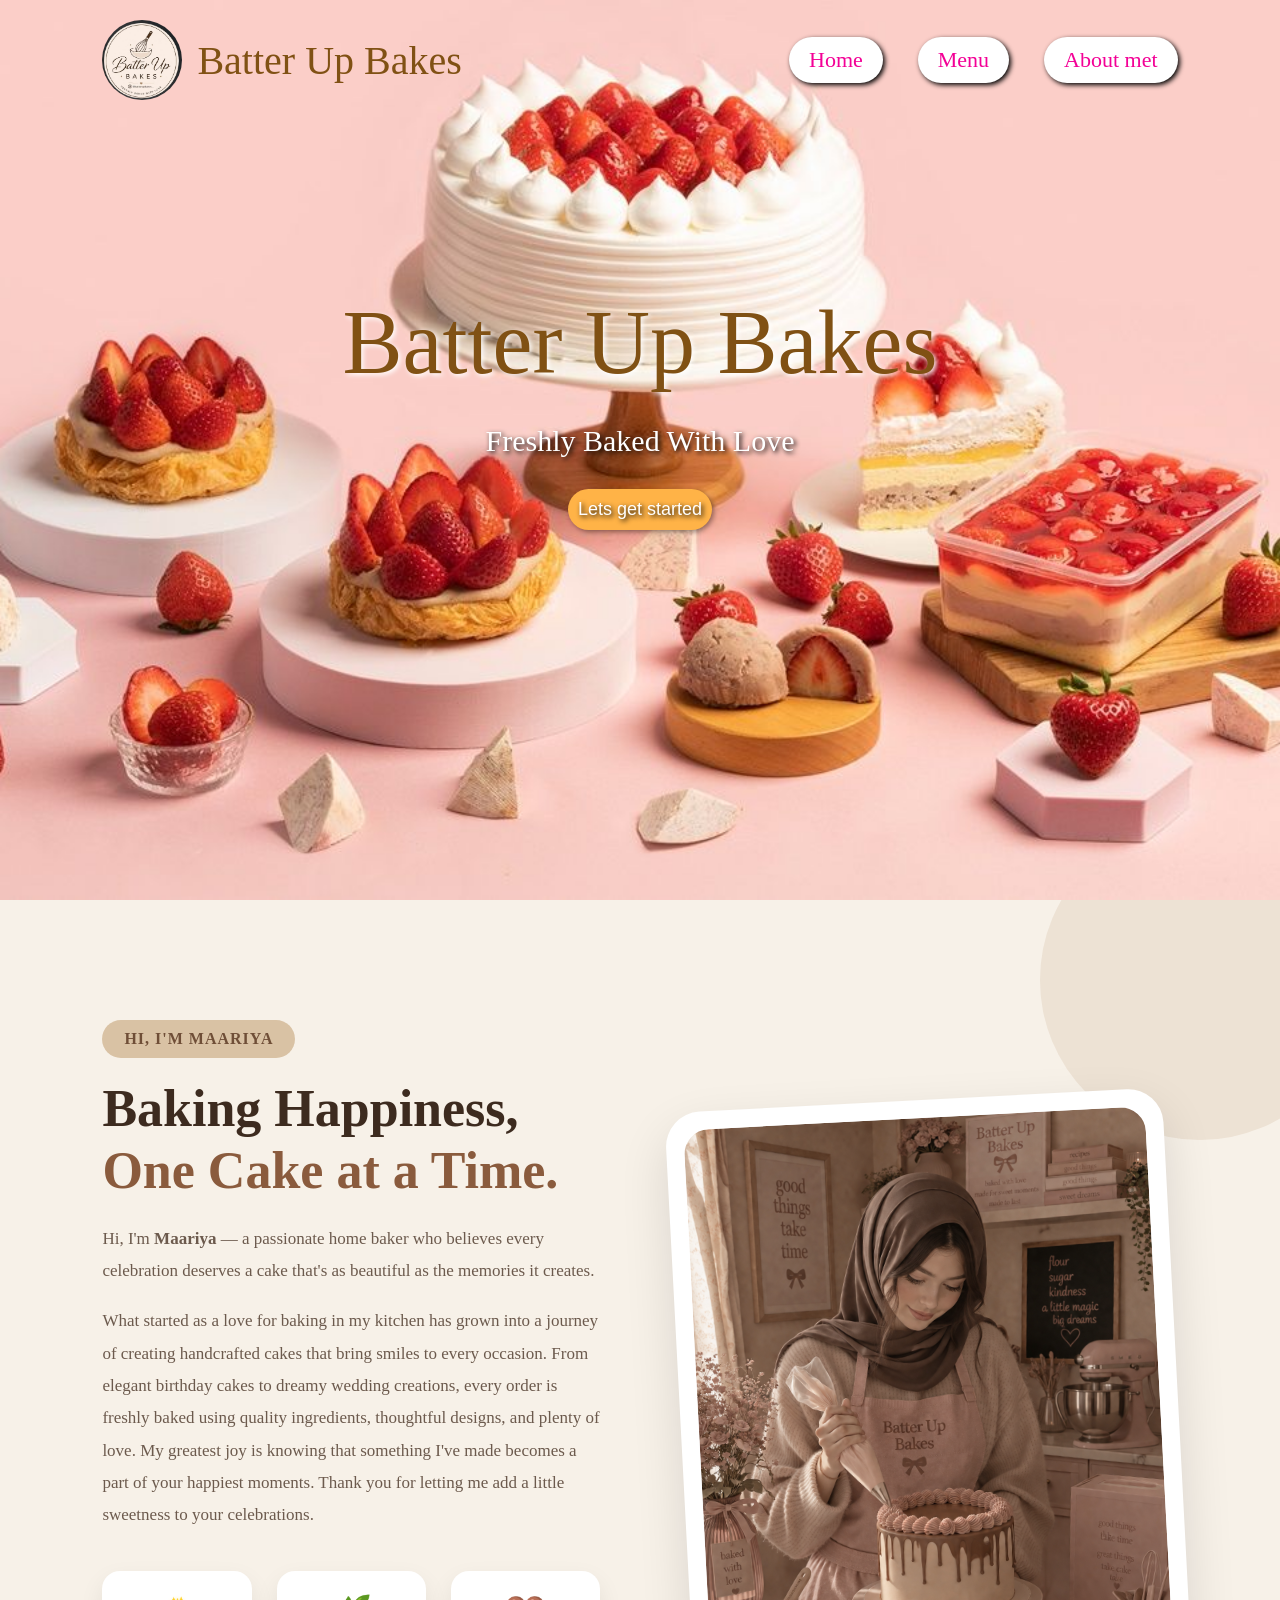
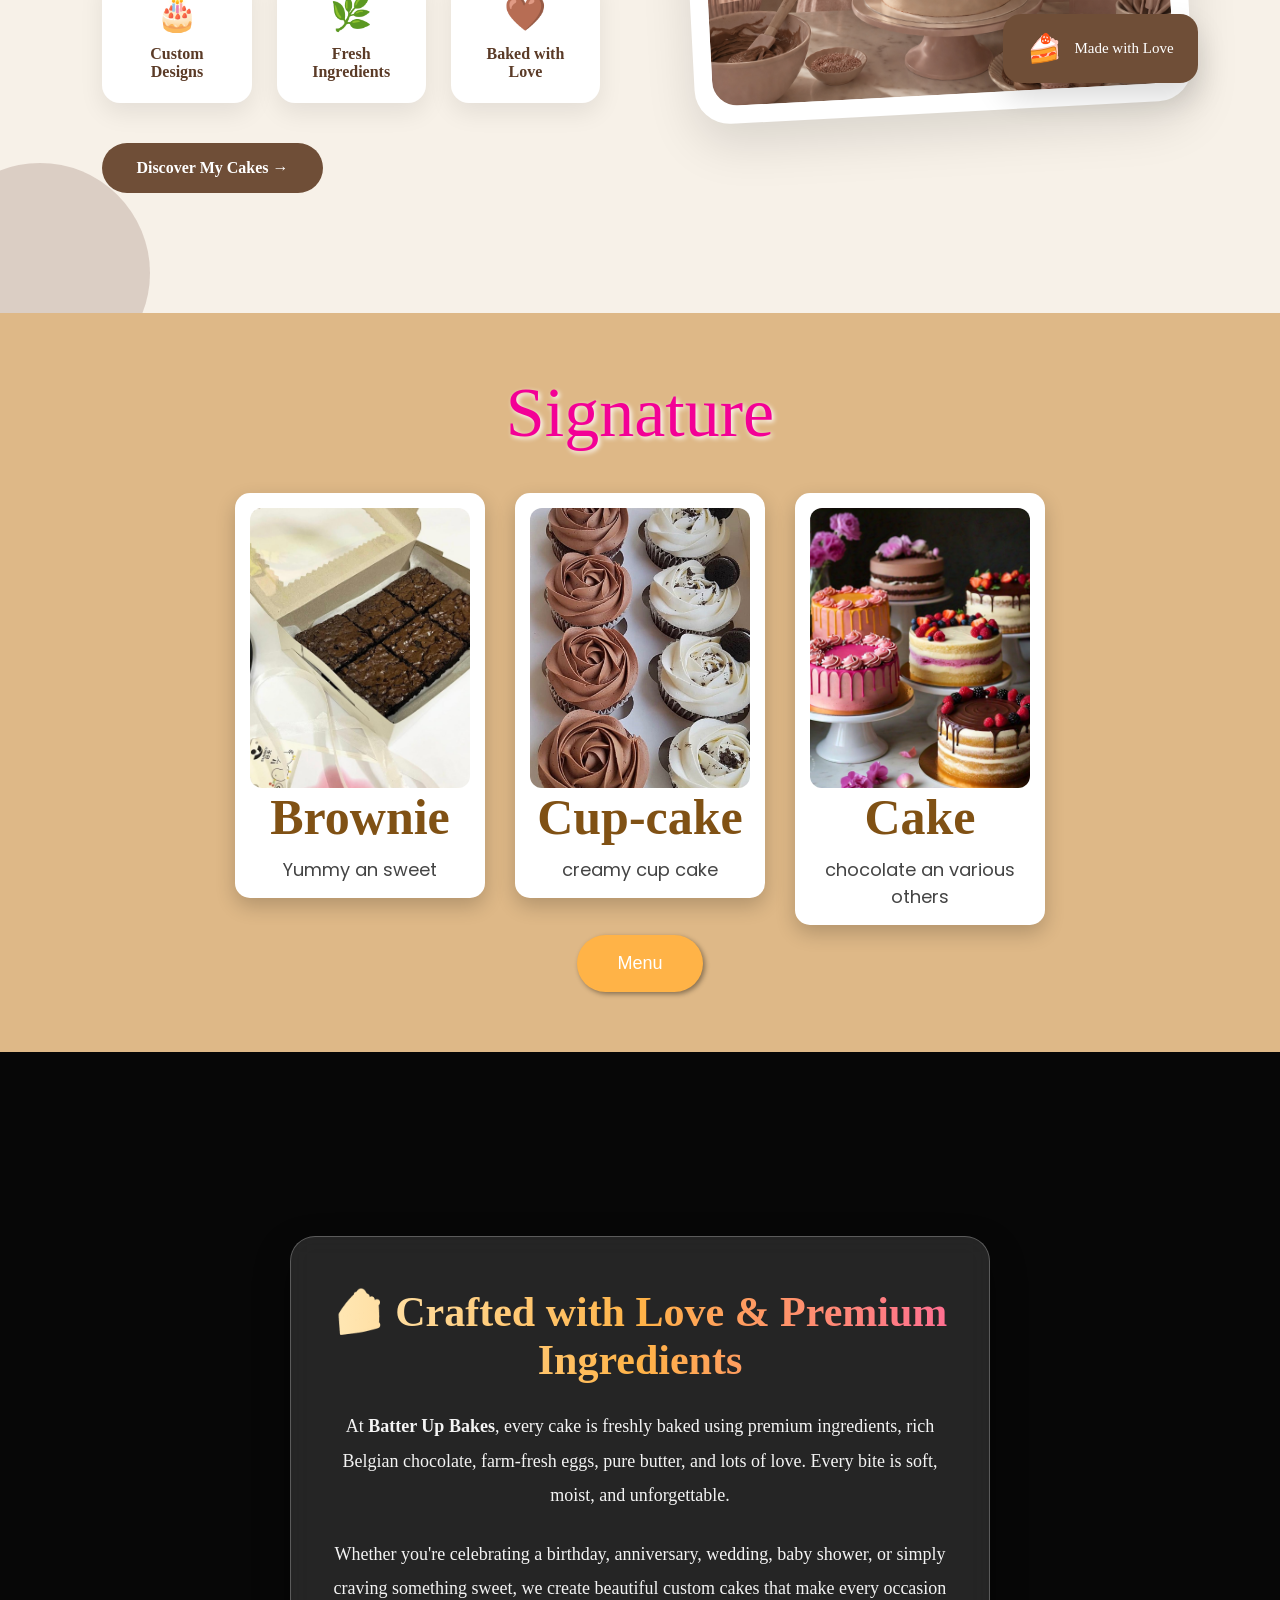
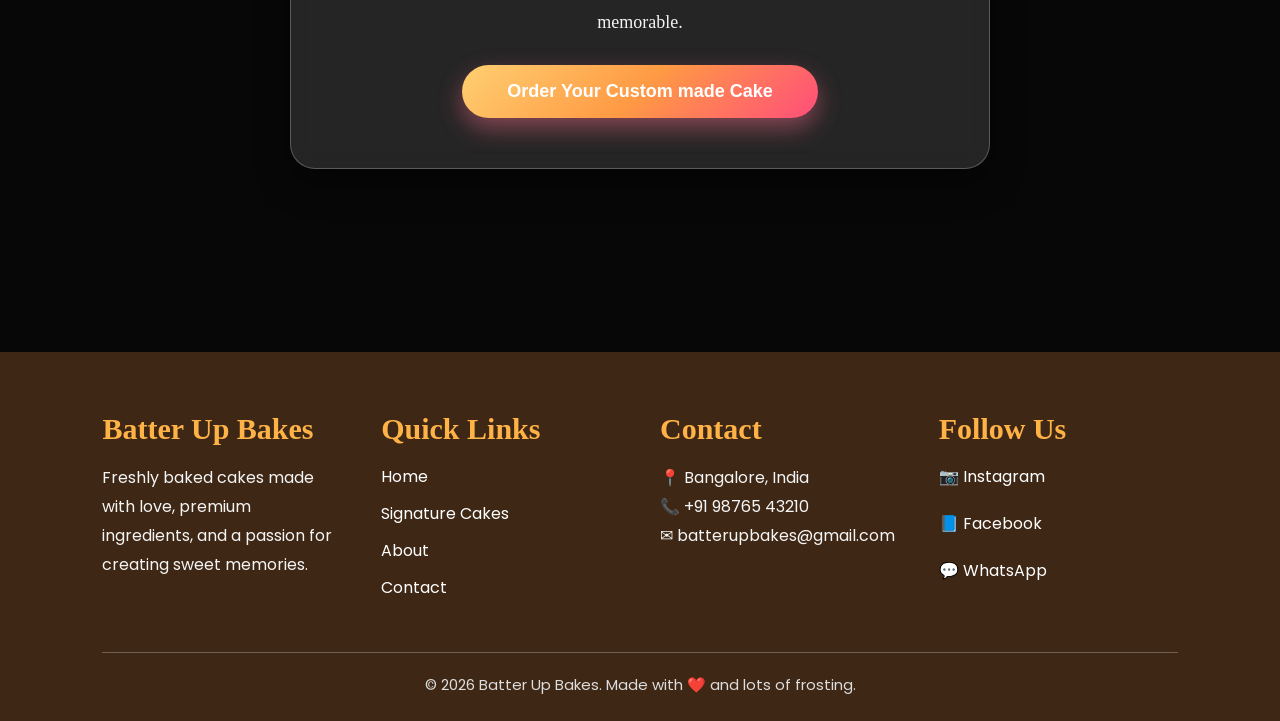
==== index.html @ bb16fc04 "first commit of entire project" ====
<!DOCTYPE html>
<html lang="en">

<head>
    <meta charset="UTF-8">
    <meta name="viewport" content="width=device-width, initial-scale=1.0">
    <link rel="icon" href="img/logo.jpeg">
    <title>Batter Up Bakes</title>

    <link rel="preconnect" href="https://fonts.googleapis.com">
    <link href="https://fonts.googleapis.com/css2?family=Poppins:wght@300;400;600;700&display=swap" rel="stylesheet">
    <link rel="stylesheet" href="index.css">


</head>

<body>
    <!-- page1------------------------------------ -->
    <section class="main">
        <nav>
            <div class="logo">
                <img src="img/logo.jpeg">
                <p>Batter Up Bakes</p>
            </div>
            <div class="navlink">
                <a href="#">Home</a>
                <a href="menu.html">Menu</a>
                <a href="#baker">About met</a>
            </div>
        </nav>
        <div class="maincontent reveal">
            <p class="mainhead" style="margin-top: -200px;">Batter Up Bakes</p>
            <p>Freshly Baked With Love</p>
            <a href="#signature"><button class="mainbutton">Lets get started</button></a>
        </div>
    </section>
    <!-- page2------------------------------------------ -->
    <section class="baker-section" id="baker">

        <div class="baker-bg-circle circle1"></div>
        <div class="baker-bg-circle circle2"></div>

        <div class="baker-container">
            <!-- Content -->




            <div class="baker-content reveal">

                <span class="baker-tag">
                    HI, I'M MAARIYA
                </span>

                <h2>
                    Baking Happiness,<br>
                    <span>One Cake at a Time.</span>
                </h2>

                <p class="intro">

                    Hi, I'm <strong>Maariya</strong> — a passionate home baker who believes
                    every celebration deserves a cake that's as beautiful as the memories
                    it creates.

                </p>

                <p>

                    What started as a love for baking in my kitchen has grown into a journey
                    of creating handcrafted cakes that bring smiles to every occasion.
                    From elegant birthday cakes to dreamy wedding creations, every order
                    is freshly baked using quality ingredients, thoughtful designs, and
                    plenty of love.

                    My greatest joy is knowing that something I've made becomes a part of
                    your happiest moments. Thank you for letting me add a little sweetness
                    to your celebrations.

                </p>

                <div class="baker-features">

                    <div>
                        <span>🎂</span>
                        <h4>Custom Designs</h4>
                    </div>

                    <div>
                        <span>🌿</span>
                        <h4>Fresh Ingredients</h4>
                    </div>

                    <div>
                        <span>🤎</span>
                        <h4>Baked with Love</h4>
                    </div>

                </div>

                <a href="#cakes" class="baker-btn">
                    Discover My Cakes →
                </a>

            </div>
            <!-- Image -->

            <div class="baker-image reveal">

                <div class="image-frame">
                    <img src="img/maariya.png" alt="Maariya - Baker">
                </div>

                <div class="floating-card">
                    <span>🍰</span>
                    <p>Made with Love</p>
                </div>

            </div>




        </div>

    </section>
    <!-- page3-------------------------------------------------------------------- -->
    <section class="signaturesection" id="signature">
        <div class="signature reveal">
            <p>Signature</p>
        </div>
        <div class="cards">
            <div class="container reveal">
                <img src="img/brownie.jpeg">
                <h1>Brownie</h1>
                <p>Yummy an sweet</p>
            </div>
            <div class="container reveal">
                <img src="img/standard4cupcake.jpg">
                <h1>Cup-cake</h1>
                <p>creamy cup cake</p>
            </div>
            <div class="container reveal">
                <img src="img/1kgprium.jpg">
                <h1> Cake</h1>
                <p>chocolate an various others</p>
            </div>

        </div>
        <div style="display: flex;justify-content: center;align-items: center;">
            <button>Menu</button>
        </div>
    </section>
    <!-- page4------------------------------------------------------------------------- -->

    <section class="cake-section reveal">

        <video class="cake-video-bg" autoplay muted loop playsinline>
            <source src="vedio/sectionvedio.mp4" type="video/mp4">
            Your browser does not support the video tag.
        </video>

        <div class="cake-card">

            <h2>🍰 Crafted with Love & Premium Ingredients</h2>

            <p>
                At <strong>Batter Up Bakes</strong>, every cake is freshly baked using
                premium ingredients, rich Belgian chocolate, farm-fresh eggs,
                pure butter, and lots of love. Every bite is soft, moist, and
                unforgettable.
            </p>

            <p>
                Whether you're celebrating a birthday, anniversary, wedding,
                baby shower, or simply craving something sweet, we create
                beautiful custom cakes that make every occasion memorable.
            </p>

            <a href="#">
                <button class="cake-btn">Order Your Custom made Cake</button>
            </a>

        </div>

    </section>

    <footer class="footer">

        <div class="footer-container">

            <div class="footer-box reveal">
                <h2>Batter Up Bakes</h2>
                <p>
                    Freshly baked cakes made with love, premium ingredients,
                    and a passion for creating sweet memories.
                </p>
            </div>

            <div class="footer-box">
                <h2>Quick Links</h2>
                <a href="#">Home</a>
                <a href="#">Signature Cakes</a>
                <a href="#">About</a>
                <a href="#">Contact</a>
            </div>

            <div class="footer-box">
                <h2>Contact</h2>
                <p>📍 Bangalore, India</p>
                <p>📞 +91 98765 43210</p>
                <p>✉ batterupbakes@gmail.com</p>
            </div>

            <div class="footer-box">
                <h2>Follow Us</h2>

                <div class="socials">
                    <a href="#">📷 Instagram</a>
                    <a href="#">📘 Facebook</a>
                    <a href="#">💬 WhatsApp</a>
                </div>

            </div>

        </div>

        <hr>

        <p class="copyright">
            © 2026 Batter Up Bakes. Made with ❤️ and lots of frosting.
        </p>

    </footer>



    <script>

        const reveals = document.querySelectorAll(".reveal");


        const observer = new IntersectionObserver((entries) => {


            entries.forEach(entry => {


                if (entry.isIntersecting) {

                    entry.target.classList.add("show");

                }


            });


        },
            {
                threshold: 0.15
            });



        reveals.forEach(element => {

            observer.observe(element);

        });


    </script>

</body>

</html>
---- index.css ----
* {
    margin: 0;
    padding: 0;
    box-sizing: border-box;
    scroll-behavior: smooth;
}

body {
    background: #0f0f0f;
    color: rgb(128, 81, 20);
    overflow-x: hidden;
    font-family: "Monotype Corsiva", cursive;
}

/* ------------------ Page 1 ---------------------------- */

.main {
    min-height: 100vh;
    width: 100%;
    background: url("img/cakeBanner.jpg") center/cover no-repeat;
}

section {
    min-height: 70vh;
    width: 100%;
    padding: 0 8%;
}

/* ---------------- Navbar ---------------- */

nav {
    padding: 20px 0;
    display: flex;
    justify-content: space-between;
    align-items: center;
    position: relative;
}

.logo {
    display: flex;
    align-items: center;
    gap: 15px;
}

.logo img {
    width: 80px;
    height: 80px;
    border-radius: 50%;
    object-fit: cover;
}

.logo p {
    font-size: 40px;
    color: rgb(128, 81, 20);
}


/* ---------------- Navigation ---------------- */

.navlink {
    display: flex;
    align-items: center;
    gap: 35px;
    flex-wrap: wrap;
}

.navlink a {
    padding: 10px 20px;
    border-radius: 30px;
    background: #fff;
    color: #f30096;
    text-decoration: none;
    font-size: 22px;
    box-shadow: 2px 2px 5px black;
    transition: .3s;
}

.navlink a:hover {
    background: rgb(128, 81, 20);
    color: white;
    transform: translateY(-5px);
}

/* ---------------- Main Content ---------------- */

.maincontent {
    min-height: calc(100vh - 120px);
    display: flex;
    flex-direction: column;
    justify-content: center;
    align-items: center;
    text-align: center;
    gap: 30px;
    padding: 20px;
    color: white;
    text-shadow: 2px 2px 5px black;
    font-size: 30px;
}

.mainhead {
    font-size: 90px;
    color: rgb(128, 81, 20);
    text-shadow: 2px 2px 5px white;
}

.mainbutton {
    padding: 10px;
    color: white;
    text-shadow: 2px 2px 5px black;
}

/* Make images responsive */

img {
    max-width: 100%;
    height: auto;
    display: block;
}

/* ================= Laptop ================= */

@media (max-width:1200px) {

    .mainhead {
        font-size: 70px;
    }

    .navlink {
        gap: 25px;
    }

    .navlink a {
        font-size: 20px;
    }
}

/* ================= Tablet ================= */

@media (max-width:992px) {
    p {
        font-size: 50px;
    }

    nav {
        flex-direction: column;
        justify-content: center;
        font-size: 50px;
    }

    .logo img {
        width: 70px;
        height: 70px;
    }

    .logo p {
        font-size: 100px;
    }

    .navlink {
        margin-top: 20px;
        justify-content: center;
        gap: 20px;
    }

    .navlink a {
        padding: 10px;
        font-size: 50px;
    }

    .mainhead {
        font-size: 100px;
    }

    .maincontent {
        font-size: 50px;
    }

    .mainbutton {
        font-family: 100px;
    }
}

/* ================= Mobile ================= */
@media (max-width:768px) {

    nav {
        display: flex;
        flex-direction: column;
        align-items: center;
        gap: 20px;
        padding: 20px 10px;
    }

    .logo {
        display: flex;
        flex-direction: column;
        align-items: center;
        gap: 10px;
    }

    .logo img {
        width: 60px;
        height: 60px;
    }

    .logo p {
        font-size: 70px;
        text-align: center;
    }

    .navlink {
        display: flex;
        flex-wrap: wrap;
        justify-content: center;
        align-items: center;
        gap: 10px;
        width: 100%;
    }

    .navlink a {
        font-size: 70px;
        padding: 10px;
    }

    .mainbutton {
        font-size: 30px;
    }
}

/* ================= Small Phones ================= */
@media (max-width:480px) {

    section {
        padding: 0 5%;
    }

    nav {
        display: flex;
        flex-direction: column;
        align-items: center;
        justify-content: center;
        gap: 5px;
        padding: 5px;
    }

    .logo {
        display: flex;
        flex-direction: column;
        align-items: center;
        gap: 10px;
    }

    .logo img {
        width: 55px;
        height: 55px;
    }

    .logo p {
        font-size: 26px;
        text-align: center;
    }

    .navlink {
        display: flex;
        flex-direction: column;
        align-items: center;
        justify-content: center;
        gap: 12px;
        width: 100%;
    }

    .navlink a {
        width: 90%;
        display: block;
        max-width: 250px;
        text-align: center;
        padding: 10px;
        font-size: 30px;
    }

    .mainhead {
        font-size: 34px;
        line-height: 42px;
        text-align: center;
    }

    .maincontent {
        font-size: 17px;
        text-align: center;
        padding: 20px 10px;
    }

    .mainbutton {
        font-size: 30px;
    }
}

/* page2------------------------------------------------------------------ */
 /*==============================
      Meet Baker Section
==============================*/

.baker-section{

    position:relative;
    overflow:hidden;
    padding:120px 8%;
    background:#f7f1e8;
}

.baker-container{

    max-width:1300px;
    margin:auto;

    display:flex;
    justify-content:space-between;
    align-items:center;
    gap:80px;
    flex-wrap:wrap;
}

/* Background circles */

.baker-bg-circle{

    position:absolute;
    border-radius:50%;
    z-index:0;
}

.circle1{

    width:320px;
    height:320px;

    background:#d8c3aa55;

    top:-80px;
    right:-80px;
}

.circle2{

    width:220px;
    height:220px;

    background:#8d6e6344;

    bottom:-70px;
    left:-70px;
}

/*====================
IMAGE
=====================*/

.baker-image{

    flex:1;
    min-width:320px;
    position:relative;
    z-index:2;
}

.image-frame{

    background:white;
    border-radius:35px;
    padding:18px;

    box-shadow:
    0 20px 50px rgba(0,0,0,.12);

    transform:rotate(-3deg);

    transition:.5s;
}

.image-frame:hover{

    transform:rotate(0deg) scale(1.02);
}

.image-frame img{

    width:100%;
    display:block;

    border-radius:25px;
}

/* Floating Card */

.floating-card{

    position:absolute;

    right:-20px;
    bottom:30px;

    background:#6f4e37;
    color:white;

    padding:18px 24px;

    border-radius:18px;

    display:flex;
    align-items:center;
    gap:12px;

    box-shadow:0 15px 30px rgba(0,0,0,.15);

    animation:float 3s ease-in-out infinite;
}

.floating-card span{

    font-size:28px;
}

.floating-card p{

    margin:0;
    font-size:15px;
}

/*==================
CONTENT
===================*/

.baker-content{

    flex:1;
    min-width:330px;
    position:relative;
    z-index:2;
}

.baker-tag{

    display:inline-block;

    background:#d9c2a4;
    color:#6f4e37;

    padding:10px 22px;

    border-radius:50px;

    font-weight:600;
    letter-spacing:1px;

    margin-bottom:20px;
}

.baker-content h2{

    font-size:52px;
    color:#3d2b1f;
    margin-bottom:20px;
    line-height:1.2;
}

.baker-content h2 span{

    color:#8a5b3d;
}

.intro{

    font-size:22px;
    color:#6f4e37;
    margin-bottom:18px;
    font-weight:500;
}

.baker-content p{

    color:#6c5a4d;
    line-height:1.9;
    font-size:17px;
}

/* Features */

.baker-features{

    margin:40px 0;

    display:flex;
    gap:25px;
    flex-wrap:wrap;
}

.baker-features div{

    background:white;

    padding:22px;

    border-radius:18px;

    flex:1;

    text-align:center;

    box-shadow:
    0 10px 25px rgba(0,0,0,.08);

    transition:.35s;
}

.baker-features div:hover{

    transform:translateY(-8px);
}

.baker-features span{

    font-size:34px;
}

.baker-features h4{

    margin-top:12px;
    color:#5b3b27;
}

/* Button */

.baker-btn{

    display:inline-block;

    text-decoration:none;

    background:#6f4e37;
    color:white;

    padding:16px 34px;

    border-radius:40px;

    font-weight:600;

    transition:.35s;
}

.baker-btn:hover{

    background:#8b5e3c;
    transform:translateY(-3px);
}

/* Animation */

@keyframes float{

    0%{
        transform:translateY(0px);
    }

    50%{
        transform:translateY(-10px);
    }

    100%{
        transform:translateY(0px);
    }
}

/* Responsive */

@media(max-width:900px){

.baker-container{

    flex-direction:column;
    text-align:center;
}

.floating-card{

    right:50%;
    transform:translateX(50%);
}

.baker-features{

    justify-content:center;
}

.baker-content h2{

    font-size:40px;
}

}
/* page4------------------------------------------ */
/* ======================================================
                    SIGNATURE SECTION
====================================================== */

.signaturesection {
    background: burlywood;
    padding: 60px 8%;
    color: #f30096;
}

.signature {
    display: flex;
    justify-content: center;
    align-items: center;
    text-align: center;
    margin-bottom: 40px;
}

.signaturesection h1 {
    color: rgb(128, 81, 20);
    font-size: 50px;
}

.signaturesection p {
    font-size: 70px;
    text-shadow: 2px 2px 5px white;
}

/* ================= Cards ================= */

.cards {
    display: flex;
    justify-content: center;
    align-items: flex-start;
    flex-wrap: wrap;
    gap: 30px;
    margin-bottom: 10px;
}

.container {
    width: 250px;
    background: white;
    border-radius: 15px;
    padding: 15px;
    text-align: center;
    box-shadow: 0 8px 20px rgba(0, 0, 0, .2);
    transition: .3s;
}

.container:hover {
    transform: translateY(-8px);
}

.container img {
    width: 100%;
    height: 280px;
    object-fit: cover;
    border-radius: 12px;
}

.container h2 {
    margin-top: 15px;
    color: rgb(128, 81, 20);
}

.container p {
    margin-top: 10px;
    font-size: 18px;
    font-family: "Poppins", sans-serif;
    color: #444;
}

/* ======================================================
                    RESPONSIVE
====================================================== */

/* ---------- Laptop ---------- */

@media(max-width:1200px) {

    .signaturesection h1 {
        font-size: 42px;
    }

    .signaturesection p {
        font-size: 30px;
    }

    .container {
        width: 220px;
    }

    .container img {
        height: 250px;
    }

}

/* ---------- Tablet ---------- */

@media(max-width:992px) {

    .signaturesection {
        padding: 50px 6%;
    }

    .signaturesection h1 {
        font-size: 36px;
    }

    .signaturesection p {
        font-size: 22px;
    }

    .signature p {
        font-size: 50px;
    }

    .cards {
        gap: 25px;
    }

    .container {
        width: 45%;
        max-width: 280px;
    }

    .container img {
        height: 240px;
    }

}

/* ---------- Mobile ---------- */

@media(max-width:768px) {

    .signaturesection h1 {
        font-size: 30px;
    }

    .signaturesection p {
        font-size: 50px;
    }

    .cards {
        gap: 20px;
    }

    .container {
        width: 80%;
        max-width: 320px;
    }

    .container img {
        height: 260px;
    }

    .container p {
        font-size: 16px;
    }

}

/* ---------- Small Phones ---------- */

@media(max-width:480px) {

    .signaturesection {
        padding: 40px 5%;
    }

    .signaturesection h1 {
        font-size: 26px;
    }

    .signaturesection p {
        font-size: 30px;
    }

    .cards {
        flex-direction: column;
        align-items: center;
        gap: 20px;
    }

    .container {
        width: 100%;
        max-width: 300px;
    }

    .container img {
        height: 220px;
    }

    .container h2 {
        font-size: 22px;
    }

    .container p {
        font-size: 15px;
    }

}

button {
    padding: 18px 40px;
    font-size: 18px;
    border: none;
    border-radius: 50px;
    background: #ffb347;
    color: #fff;
    cursor: pointer;
    transition: .3s;
    box-shadow: 2px 2px 5px rgba(0, 0, 0, .4);
}

button:hover {
    background: #f30096;
    transform: translateY(-5px);
}

/* footer---------------------------- */
/* ======================================================
                        FOOTER
====================================================== */

.footer {
    background: #3e2715;
    color: white;
    padding: 60px 8% 25px;
}

.footer-container {
    display: grid;
    grid-template-columns: repeat(auto-fit, minmax(220px, 1fr));
    gap: 40px;
}

.footer-box h2 {
    margin-bottom: 18px;
    color: #ffb347;
    font-size: 30px;
}

.footer-box p {
    font-family: "Poppins", sans-serif;
    font-size: 16px;
    line-height: 1.8;
    color: #f5f5f5;
}

.footer-box a {
    display: block;
    text-decoration: none;
    color: white;
    margin-bottom: 12px;
    font-family: "Poppins", sans-serif;
    transition: .3s;
}

.footer-box a:hover {
    color: #ffb347;
    transform: translateX(6px);
}

.socials {
    display: flex;
    flex-direction: column;
    gap: 10px;
}

.footer hr {
    margin: 40px 0 20px;
    border: none;
    height: 1px;
    background: rgba(255, 255, 255, .25);
}

.copyright {
    text-align: center;
    font-family: "Poppins", sans-serif;
    color: #ddd;
    font-size: 15px;
}

/* ================= Responsive ================= */

@media(max-width:768px) {

    .footer {
        padding: 50px 6% 20px;
    }

    .footer-box {
        text-align: center;
    }

    .footer-box h2 {
        font-size: 26px;
    }

    .socials {
        align-items: center;
    }

}

@media(max-width:480px) {

    .footer {
        padding: 40px 5% 20px;
    }

    .footer-box h2 {
        font-size: 24px;
    }

    .footer-box p,
    .footer-box a {
        font-size: 15px;
    }

    .copyright {
        font-size: 13px;
    }

}

/* page3------------------------------------------------------------------------------------------------- */
/* ==================================================
                CAKE PROMOTION SECTION
================================================== */

.cake-section {
    position: relative;
    width: 100%;
    min-height: 100vh;
    overflow: hidden;

    display: flex;
    justify-content: center;
    align-items: center;
}

/* Background Video */

.cake-video-bg {
    position: absolute;
    inset: 0;
    width: 100%;
    height: 100%;
    object-fit: cover;
    z-index: -2;
}

/* Dark Overlay */

.cake-section::before {
    content: "";
    position: absolute;
    inset: 0;
    background: rgba(0, 0, 0, .55);
    z-index: -1;
}

/* Glass Card */

.cake-card {

    width: 90%;
    max-width: 700px;

    padding: 50px 40px;

    background: rgba(255, 255, 255, .12);
    backdrop-filter: blur(12px);
    -webkit-backdrop-filter: blur(12px);

    border: 1px solid rgba(255, 255, 255, .25);

    border-radius: 25px;

    text-align: center;

    color: #fff;

    box-shadow: 0 15px 35px rgba(0, 0, 0, .4);

}

/* Heading */

.cake-card h2 {

    font-size: 42px;

    margin-bottom: 25px;

    background: linear-gradient(90deg,
            #ffe8b6,
            #ffb347,
            #ff6f91);

    -webkit-background-clip: text;
    -webkit-text-fill-color: transparent;

}

/* Paragraph */

.cake-card p {

    font-size: 18px;

    line-height: 1.9;

    margin-bottom: 25px;

    color: #f4f4f4;

}

/* Button */

.cake-btn {

    padding: 16px 45px;

    border: none;

    border-radius: 50px;

    font-size: 18px;

    font-weight: bold;

    cursor: pointer;

    background: linear-gradient(135deg,
            #ffcf71,
            #ff9a44,
            #ff4e7a);

    color: white;

    transition: .35s;

    box-shadow: 0 10px 25px rgba(255, 111, 145, .45);

}

.cake-btn:hover {

    transform: translateY(-6px) scale(1.05);

    box-shadow: 0 0 25px rgba(255, 183, 77, .8);

}

/* Remove underline */

.cake-card a {
    text-decoration: none;
}

/* ==================================================
                    Responsive
================================================== */

@media(max-width:992px) {

    .cake-card {
        padding: 40px 30px;
    }

    .cake-card h2 {
        font-size: 34px;
    }

    .cake-card p {
        font-size: 17px;
    }

}

@media(max-width:768px) {

    .cake-section {
        min-height: 85vh;
    }

    .cake-card {

        width: 92%;

        padding: 35px 25px;

    }

    .cake-card h2 {
        font-size: 28px;
    }

    .cake-card p {

        font-size: 16px;

        line-height: 1.8;

    }

    .cake-btn {

        width: 100%;

        font-size: 17px;

    }

}

@media(max-width:480px) {

    .cake-card {

        width: 95%;

        padding: 30px 20px;

    }

    .cake-card h2 {

        font-size: 24px;

    }

    .cake-card p {

        font-size: 15px;

    }

    .cake-btn {

        padding: 15px;

        font-size: 16px;

    }

}

/* =================================
       GLOBAL SCROLL REVEAL
================================= */


.reveal{

    opacity:0;

    transform:translateY(80px);

    transition:all 1s ease;

}


.reveal.show{

    opacity:1;

    transform:translateY(0);

}



/* Different delays for a premium feel */

.cards .reveal:nth-child(1){
    transition-delay:.2s;
}


.cards .reveal:nth-child(2){
    transition-delay:.4s;
}


.cards .reveal:nth-child(3){
    transition-delay:.6s;
}


.footer-box:nth-child(1){
    transition-delay:.2s;
}


.footer-box:nth-child(2){
    transition-delay:.4s;
}


.footer-box:nth-child(3){
    transition-delay:.6s;
}


.footer-box:nth-child(4){
    transition-delay:.8s;
}
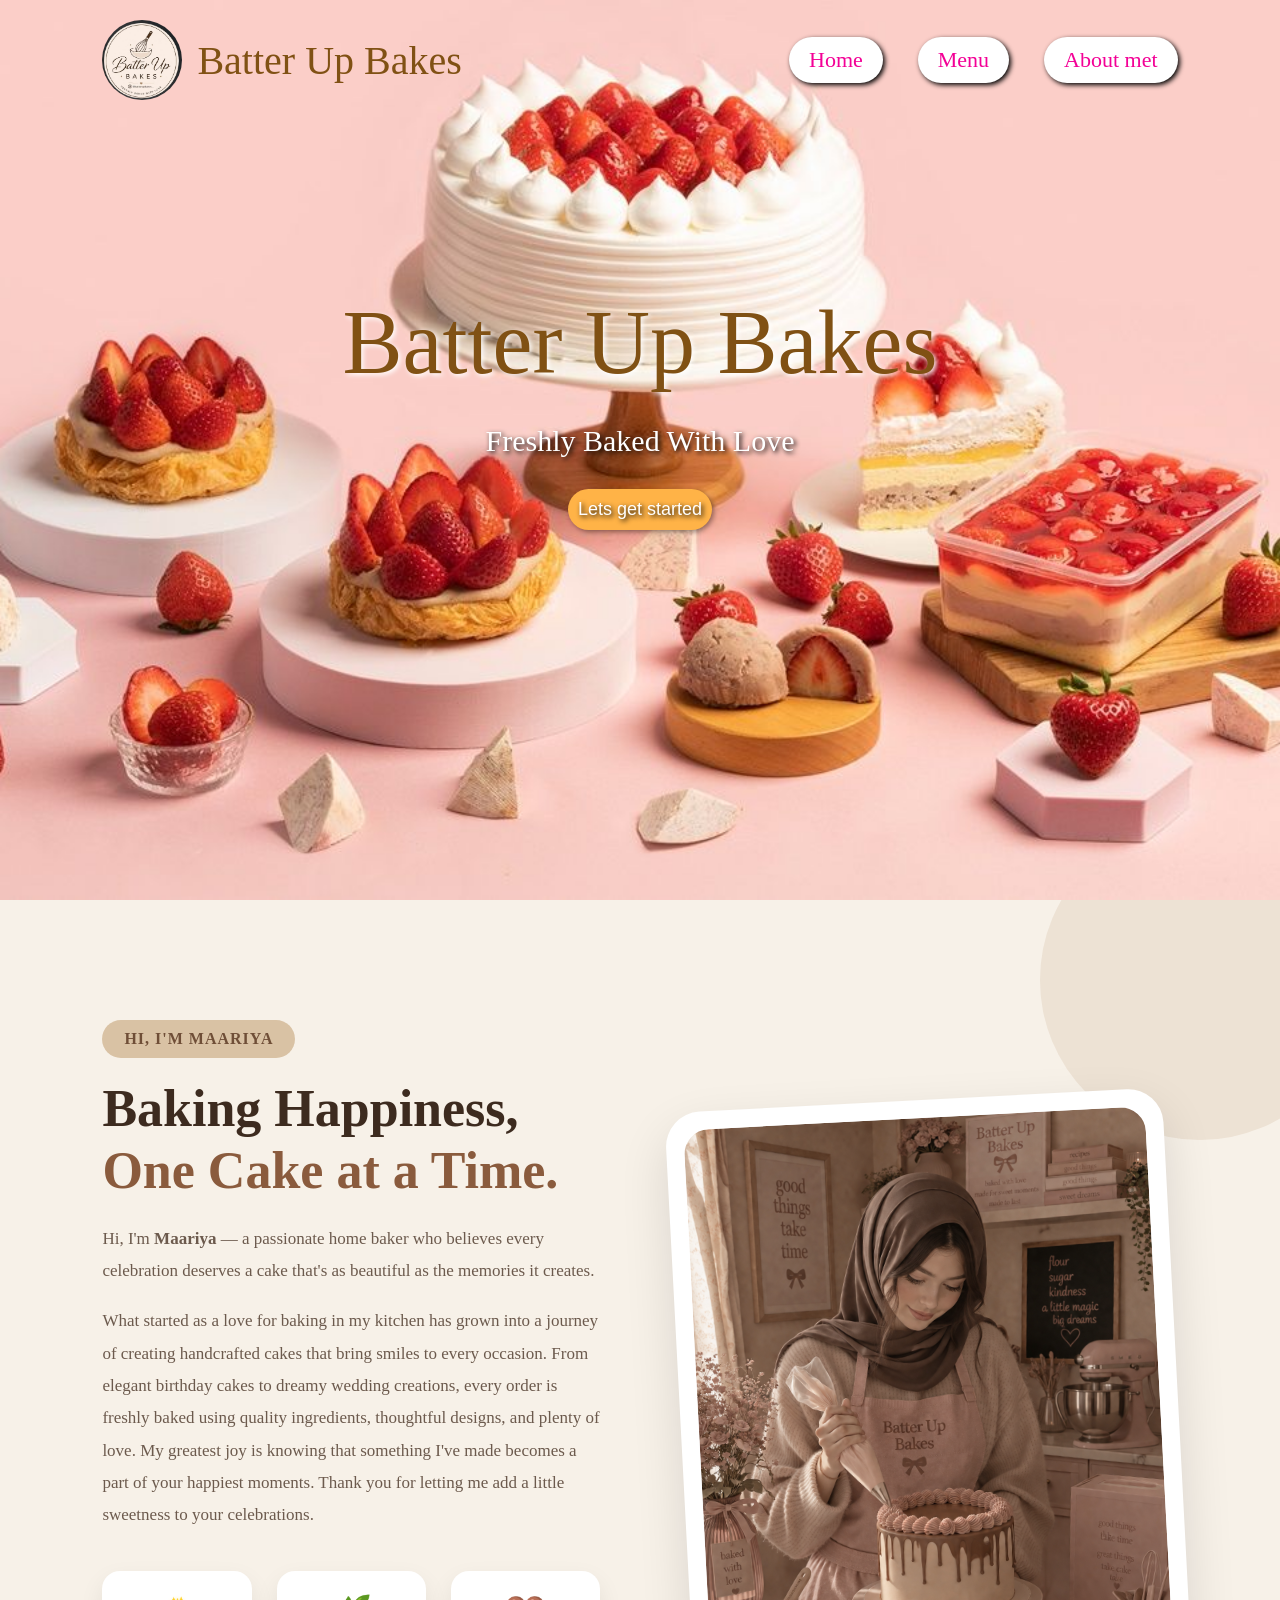
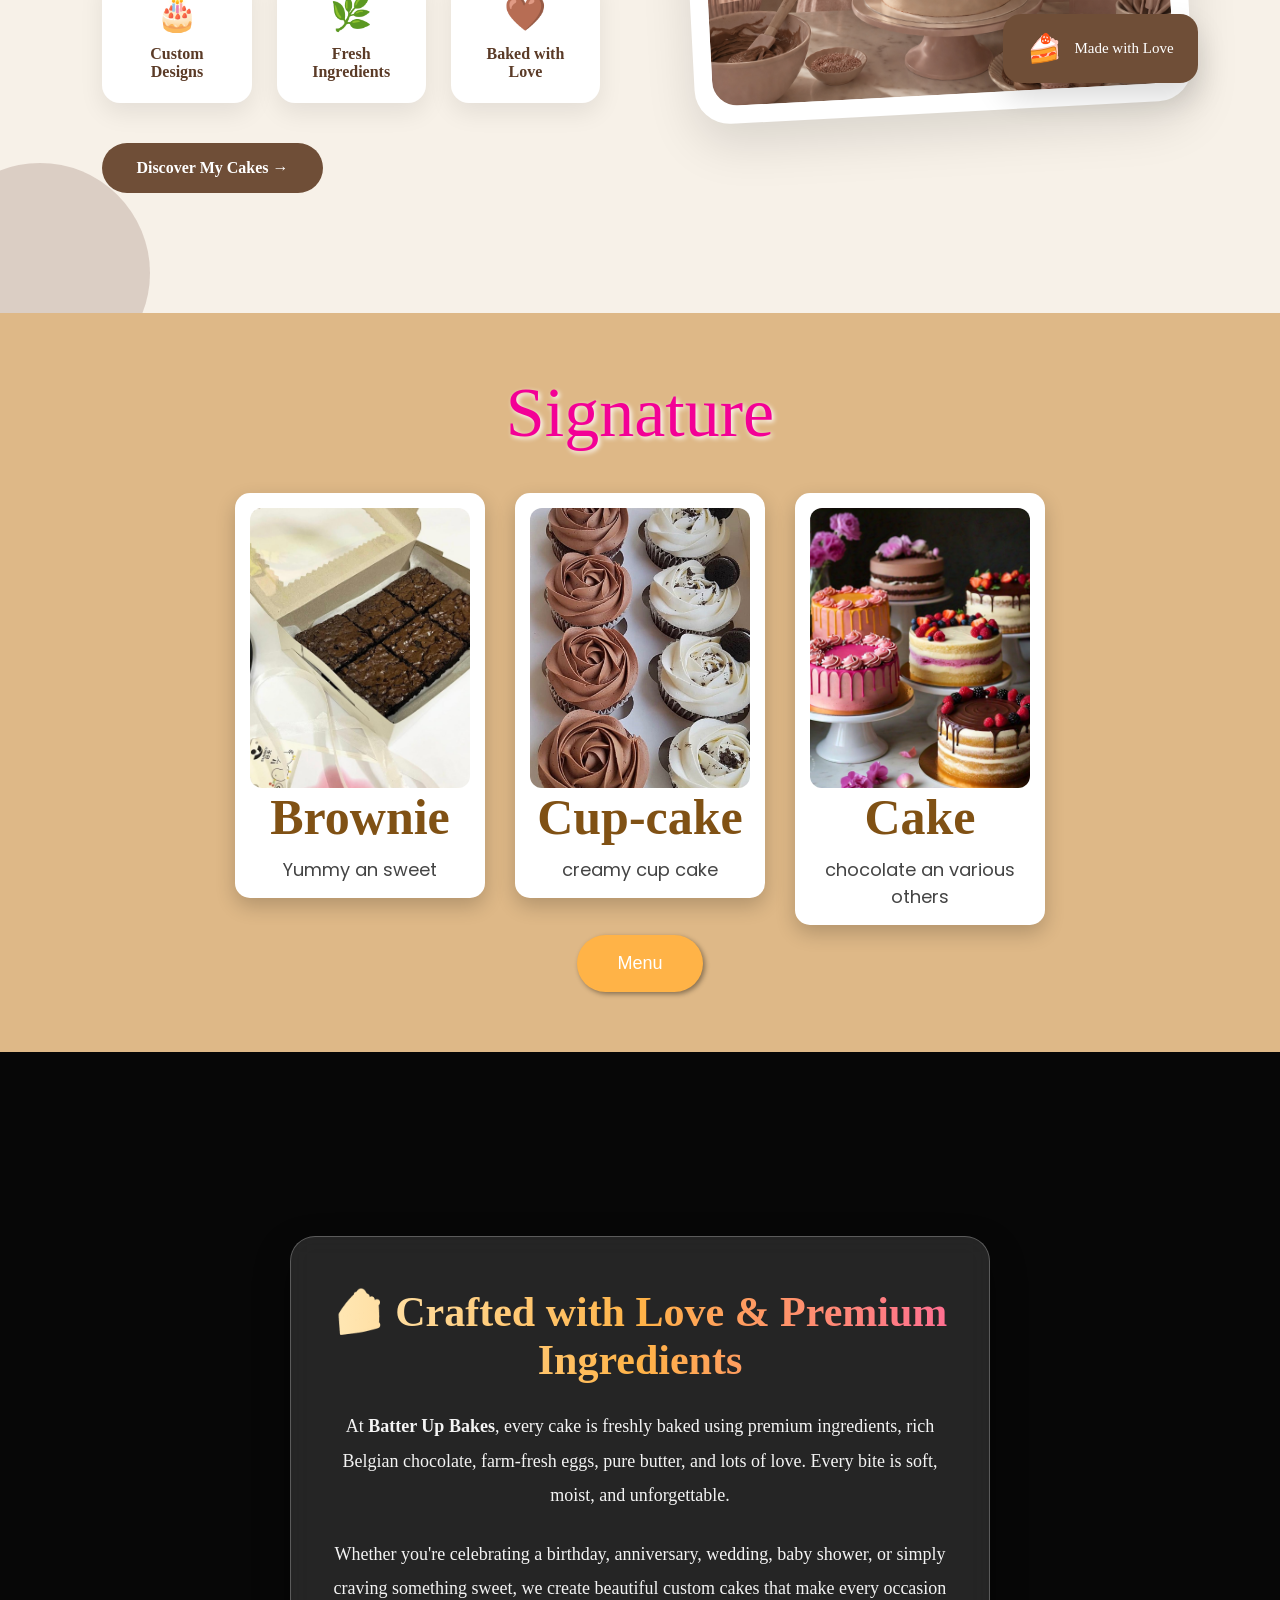
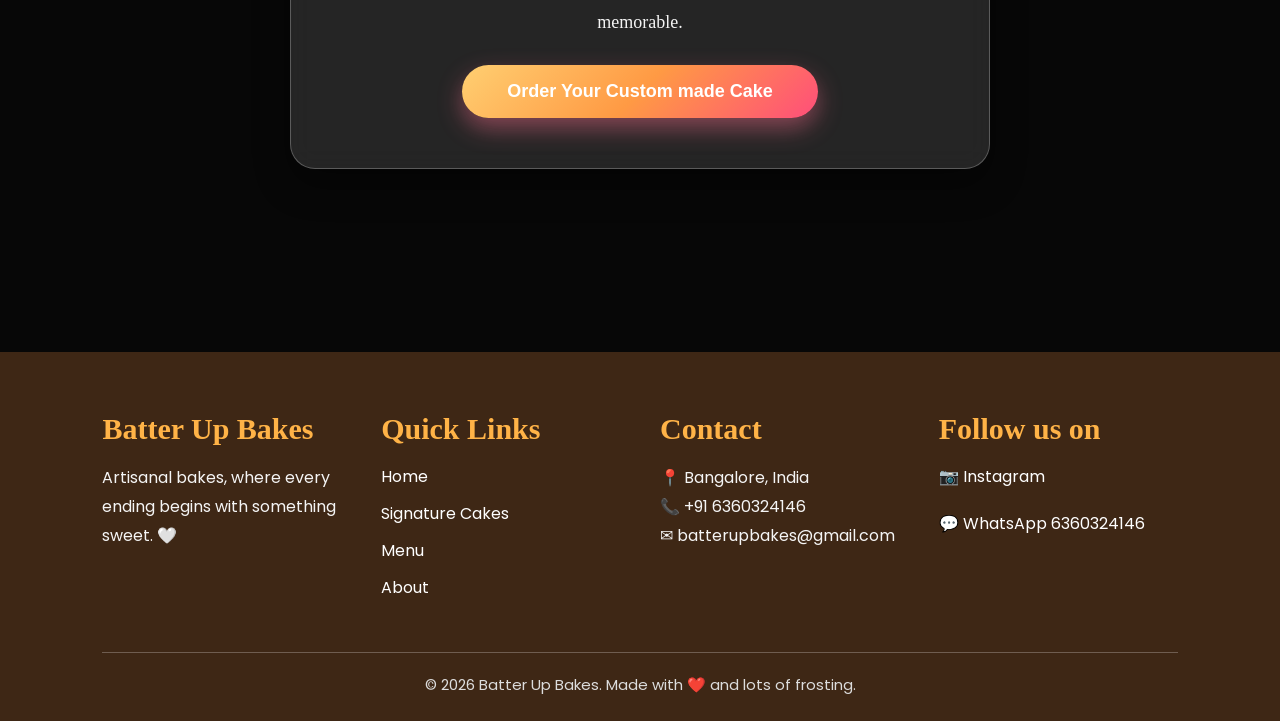
==== commit acc635ab: "Updated footer details" ====
--- a/index.html
+++ b/index.html
@@ -98,7 +98,7 @@
 
                 </div>
 
-                <a href="#cakes" class="baker-btn">
+                <a href="menu.html" class="baker-btn">
                     Discover My Cakes →
                 </a>
 
@@ -130,25 +130,37 @@
             <p>Signature</p>
         </div>
         <div class="cards">
-            <div class="container reveal">
-                <img src="img/brownie.jpeg">
-                <h1>Brownie</h1>
-                <p>Yummy an sweet</p>
-            </div>
-            <div class="container reveal">
-                <img src="img/standard4cupcake.jpg">
-                <h1>Cup-cake</h1>
-                <p>creamy cup cake</p>
-            </div>
-            <div class="container reveal">
-                <img src="img/1kgprium.jpg">
-                <h1> Cake</h1>
-                <p>chocolate an various others</p>
-            </div>
+
+            <a style="text-decoration: none;"
+                href="https://docs.google.com/forms/d/e/1FAIpQLSe7jDrmaGhGaHXKQKHEm5MhxAvSXSWbmMZj6J82kWjvKdm3Mg/viewform?usp=publish-editohttps://docs.google.com/forms/d/e/1FAIpQLSd8BSM6NNizgfE3lwOWlXEQReaHNnIYhFQkOk7FT8rQd5pn2A/viewform?usp=publish-editor">
+                <div class="container reveal">
+                    <img src="img/brownie.jpeg">
+                    <h1>Brownie</h1>
+                    <p>Yummy an sweet</p>
+                </div>
+            </a>
+            <a style="text-decoration: none;"
+                href="https://docs.google.com/forms/d/e/1FAIpQLScvbr7Wvd-MW5IbCSwzjwRUlLeN4XeN2rGNoAg3ZPNf_-KEmA/viewform?usp=publish-editohttps://docs.google.com/forms/d/e/1FAIpQLSe7jDrmaGhGaHXKQKHEm5MhxAvSXSWbmMZj6J82kWjvKdm3Mg/viewform?usp=publish-editohttps://docs.google.com/forms/d/e/1FAIpQLSd8BSM6NNizgfE3lwOWlXEQReaHNnIYhFQkOk7FT8rQd5pn2A/viewform?usp=publish-editor">
+                <div class="container reveal">
+                    <img src="img/standard4cupcake.jpg">
+                    <h1>Cup-cake</h1>
+                    <p>creamy cup cake</p>
+                </div>
+            </a>
+            <a style="text-decoration: none;"
+                href="https://docs.google.com/forms/d/e/1FAIpQLSfBydbBapdOjcCIF0VYq-GWuK4EWO_kN0GrDG4u-eulMun42w/viewform?usp=publish-editor">
+                <div class="container reveal">
+                    <img src="img/1kgprium.jpg">
+                    <h1> Cake</h1>
+                    <p>chocolate an various others</p>
+                </div>
+            </a>
+
+
 
         </div>
         <div style="display: flex;justify-content: center;align-items: center;">
-            <button>Menu</button>
+            <a href="menu.html"><button>Menu</button></a>
         </div>
     </section>
     <!-- page4------------------------------------------------------------------------- -->
@@ -177,7 +189,8 @@
                 beautiful custom cakes that make every occasion memorable.
             </p>
 
-            <a href="#">
+            <a
+                href="https://docs.google.com/forms/d/e/1FAIpQLScuNmsSOAuW1d4CZHFUCQDlxSVIkmg2wBKBIjs5srm_PeoZKA/viewform?usp=publish-editor">
                 <button class="cake-btn">Order Your Custom made Cake</button>
             </a>
 
@@ -192,33 +205,31 @@
             <div class="footer-box reveal">
                 <h2>Batter Up Bakes</h2>
                 <p>
-                    Freshly baked cakes made with love, premium ingredients,
-                    and a passion for creating sweet memories.
+                   Artisanal bakes, where every ending begins with something sweet. 🤍
                 </p>
             </div>
 
             <div class="footer-box">
                 <h2>Quick Links</h2>
                 <a href="#">Home</a>
-                <a href="#">Signature Cakes</a>
-                <a href="#">About</a>
-                <a href="#">Contact</a>
+                <a href="#signature">Signature Cakes</a>
+                <a href="menu.html">Menu</a>
+                <a href="baker">About</a>
             </div>
 
             <div class="footer-box">
                 <h2>Contact</h2>
                 <p>📍 Bangalore, India</p>
-                <p>📞 +91 98765 43210</p>
+                <p>📞 +91 6360324146</p>
                 <p>✉ batterupbakes@gmail.com</p>
             </div>
 
             <div class="footer-box">
-                <h2>Follow Us</h2>
+                <h2>Follow us on</h2>
 
                 <div class="socials">
-                    <a href="#">📷 Instagram</a>
-                    <a href="#">📘 Facebook</a>
-                    <a href="#">💬 WhatsApp</a>
+                    <a href="https://www.instagram.com/batterupbakes._?igsh=MTNzN2VieGFkamdraw==">📷 Instagram</a>
+                    <a href="tel:6360324146">💬 WhatsApp 6360324146</a>
                 </div>
 
             </div>
--- a/index.css
+++ b/index.css
@@ -135,67 +135,15 @@
 }
 
 /* ================= Tablet ================= */
-
+/* ================= Tablet ================= */
 @media (max-width:992px) {
-    p {
-        font-size: 50px;
-    }
 
     nav {
-        flex-direction: column;
-        justify-content: center;
-        font-size: 50px;
-    }
-
-    .logo img {
-        width: 70px;
-        height: 70px;
-    }
-
-    .logo p {
-        font-size: 100px;
-    }
-
-    .navlink {
-        margin-top: 20px;
-        justify-content: center;
-        gap: 20px;
-    }
-
-    .navlink a {
-        padding: 10px;
-        font-size: 50px;
-    }
-
-    .mainhead {
-        font-size: 100px;
-    }
-
-    .maincontent {
-        font-size: 50px;
-    }
-
-    .mainbutton {
-        font-family: 100px;
-    }
-}
-
-/* ================= Mobile ================= */
-@media (max-width:768px) {
-
-    nav {
-        display: flex;
-        flex-direction: column;
+        flex-direction: row;
+        flex-wrap: wrap;
+        justify-content: space-between;
         align-items: center;
-        gap: 20px;
-        padding: 20px 10px;
-    }
-
-    .logo {
-        display: flex;
-        flex-direction: column;
-        align-items: center;
-        gap: 10px;
+        padding: 15px 10px;
     }
 
     .logo img {
@@ -204,8 +152,55 @@
     }
 
     .logo p {
+        font-size: 28px;
+    }
+
+    .navlink {
+        margin-top: 0;
+        justify-content: center;
+        gap: 15px;
+    }
+
+    .navlink a {
+        padding: 10px 18px;
+        font-size: 18px;
+    }
+
+    .mainhead {
         font-size: 70px;
-        text-align: center;
+    }
+
+    .maincontent {
+        font-size: 30px;
+    }
+}
+
+/* ================= Mobile ================= */
+@media (max-width:768px) {
+
+    nav {
+        display: flex;
+        flex-direction: row;
+        flex-wrap: wrap;
+        justify-content: center;
+        align-items: center;
+        gap: 12px;
+        padding: 12px 8px;
+    }
+
+    .logo {
+        flex-direction: row;
+        gap: 10px;
+    }
+
+    .logo img {
+        width: 50px;
+        height: 50px;
+    }
+
+    .logo p {
+        font-size: 24px;
+        text-align: left;
     }
 
     .navlink {
@@ -218,12 +213,12 @@
     }
 
     .navlink a {
-        font-size: 70px;
-        padding: 10px;
+        font-size: 16px;
+        padding: 8px 16px;
     }
 
     .mainbutton {
-        font-size: 30px;
+        font-size: 24px;
     }
 }
 
@@ -236,46 +231,44 @@
 
     nav {
         display: flex;
-        flex-direction: column;
+        flex-direction: row;
+        flex-wrap: wrap;
         align-items: center;
         justify-content: center;
-        gap: 5px;
-        padding: 5px;
+        gap: 10px;
+        padding: 10px 5px;
     }
 
     .logo {
-        display: flex;
-        flex-direction: column;
-        align-items: center;
-        gap: 10px;
+        flex-direction: row;
+        gap: 8px;
     }
 
     .logo img {
-        width: 55px;
-        height: 55px;
+        width: 42px;
+        height: 42px;
     }
 
     .logo p {
-        font-size: 26px;
-        text-align: center;
+        font-size: 18px;
+        text-align: left;
     }
 
     .navlink {
         display: flex;
-        flex-direction: column;
+        flex-direction: row;
+        flex-wrap: wrap;
         align-items: center;
         justify-content: center;
-        gap: 12px;
-        width: 100%;
+        gap: 8px;
     }
 
     .navlink a {
-        width: 90%;
-        display: block;
-        max-width: 250px;
+        width: auto;
+        max-width: none;
         text-align: center;
-        padding: 10px;
-        font-size: 30px;
+        padding: 6px 14px;
+        font-size: 14px;
     }
 
     .mainhead {
@@ -294,7 +287,6 @@
         font-size: 30px;
     }
 }
-
 /* page2------------------------------------------------------------------ */
  /*==============================
       Meet Baker Section
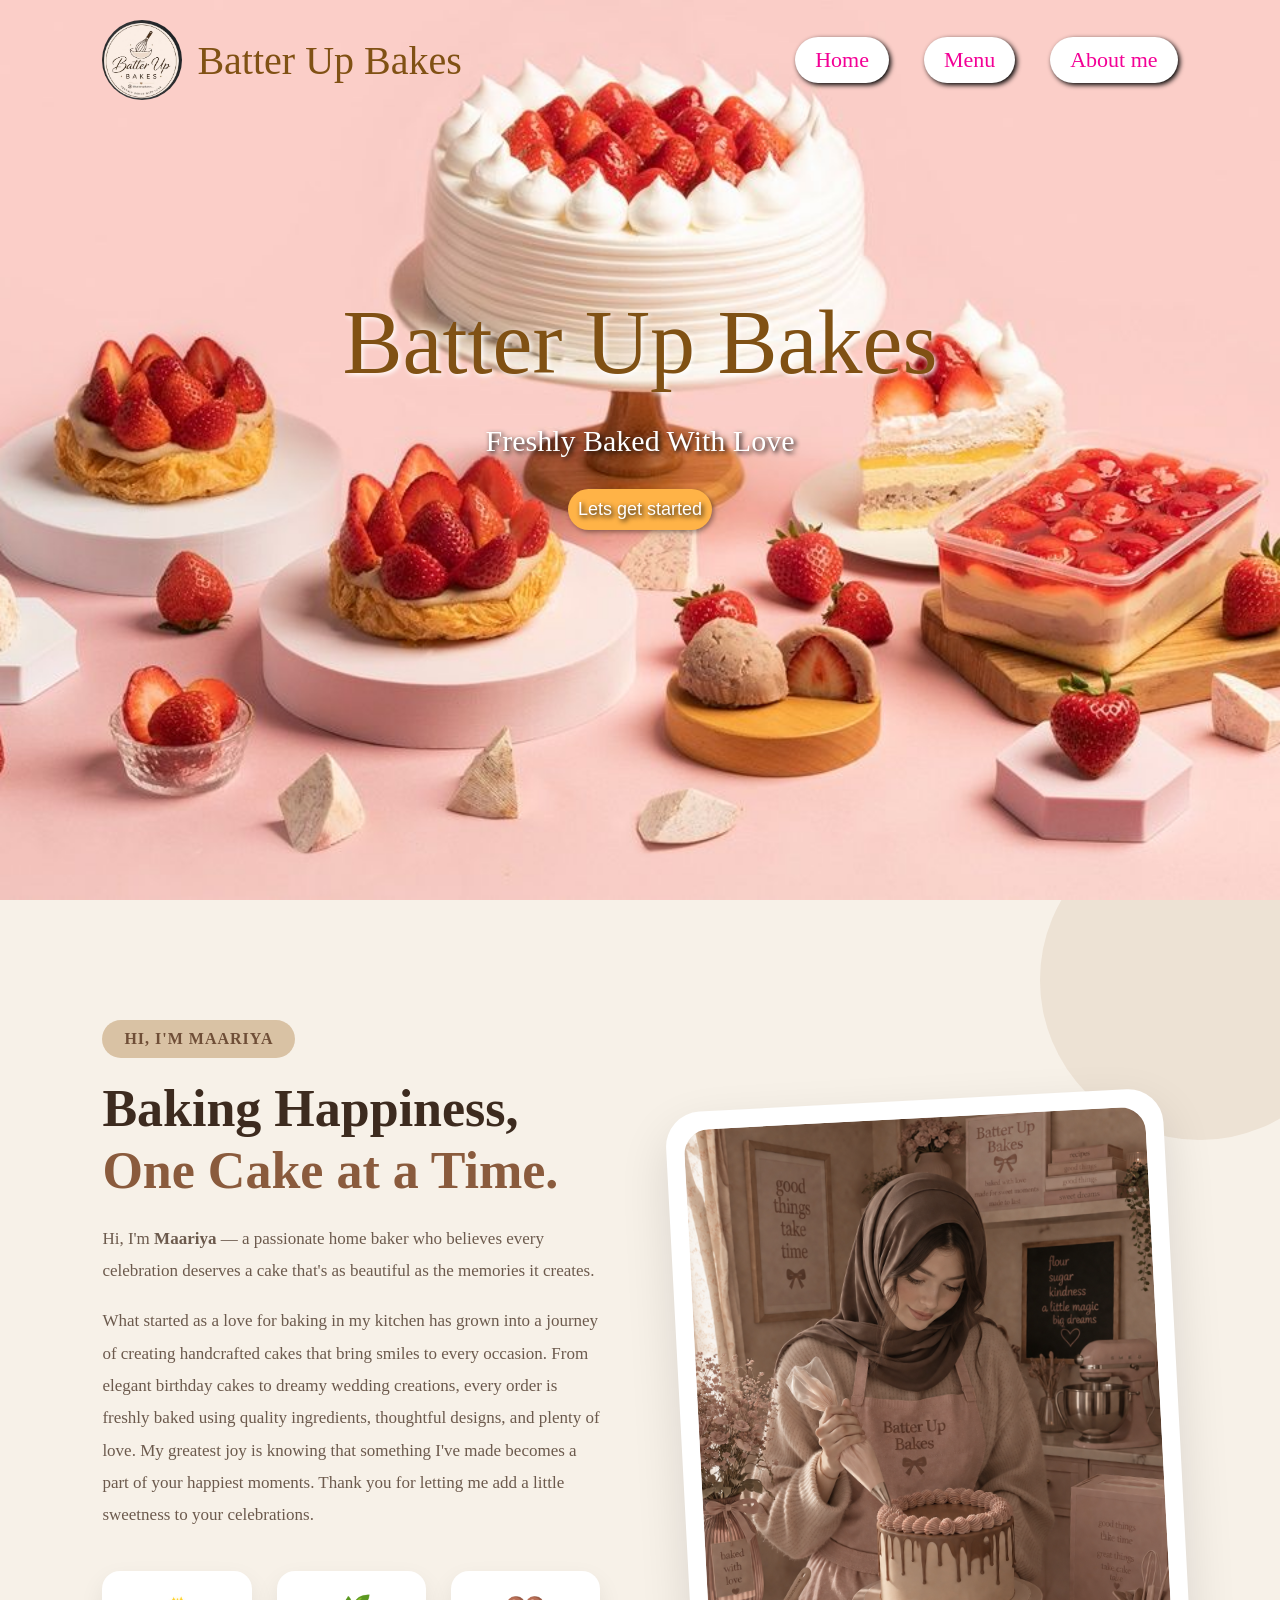
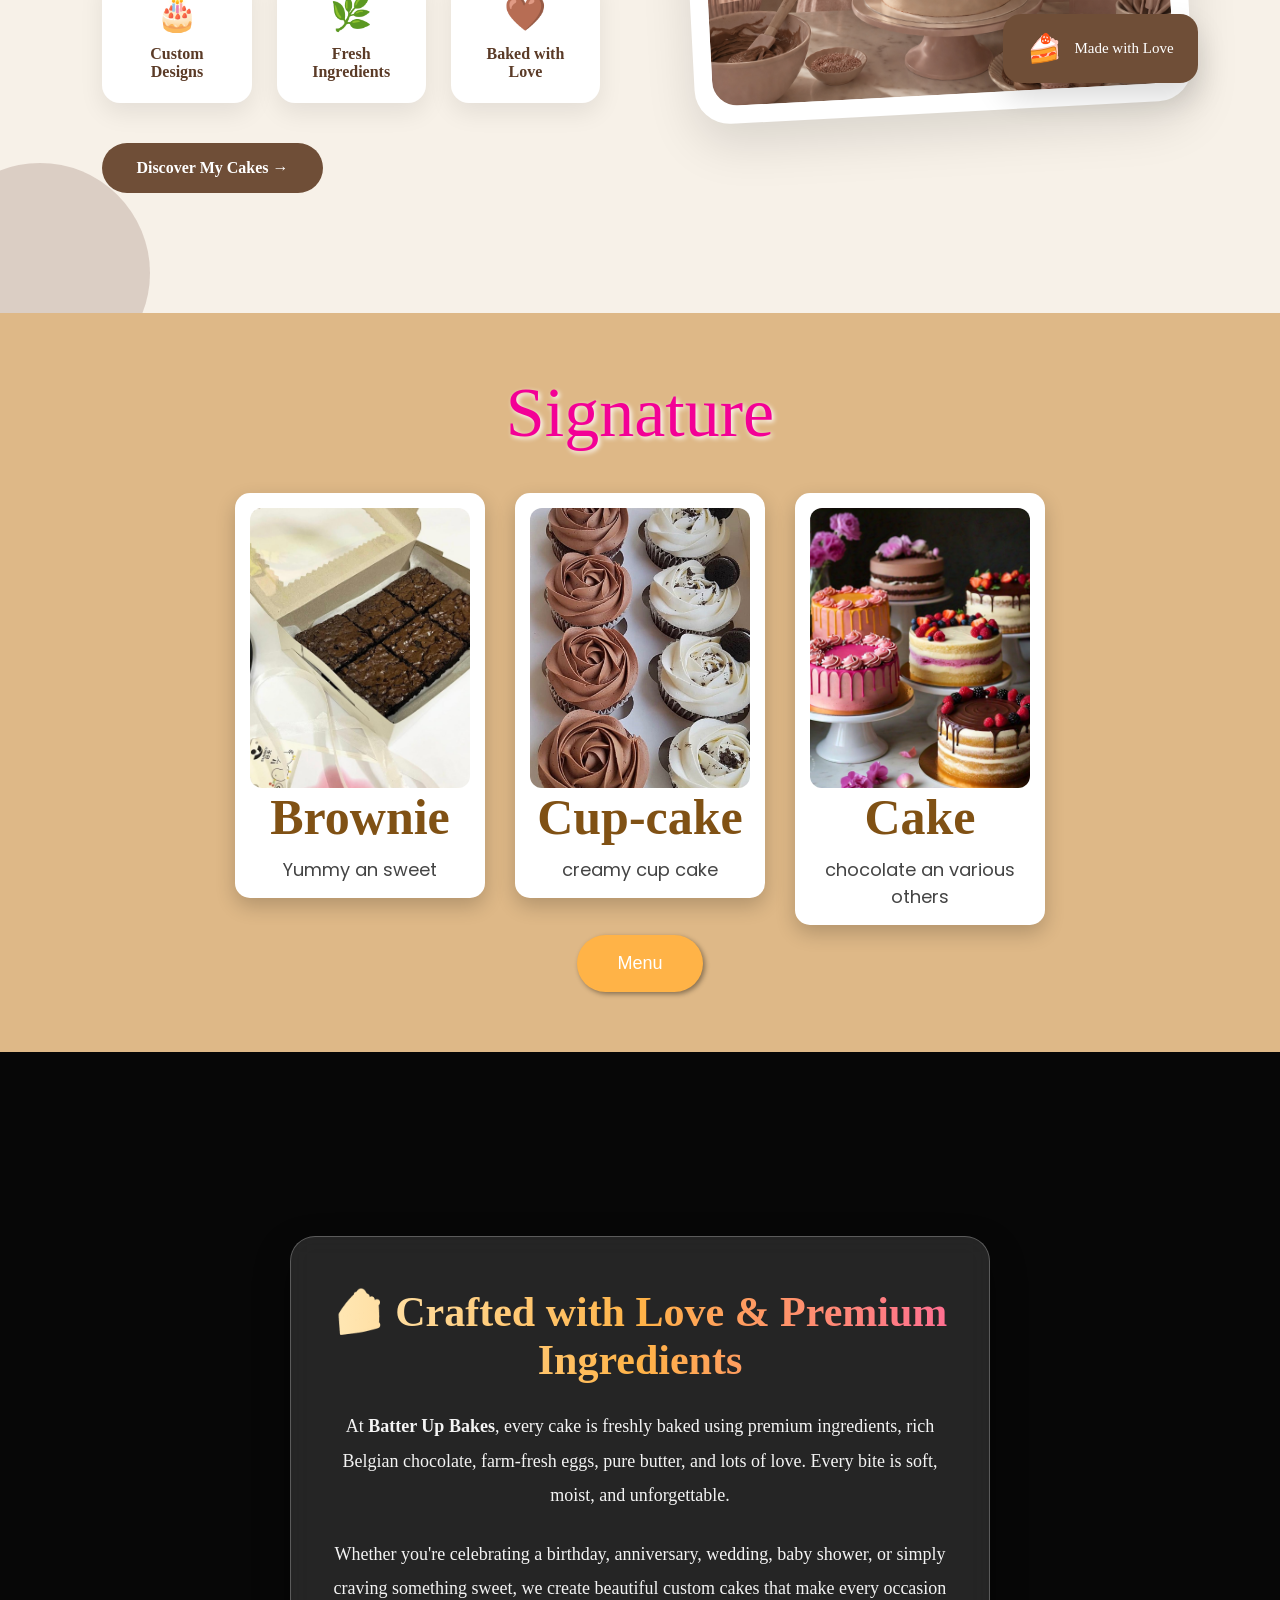
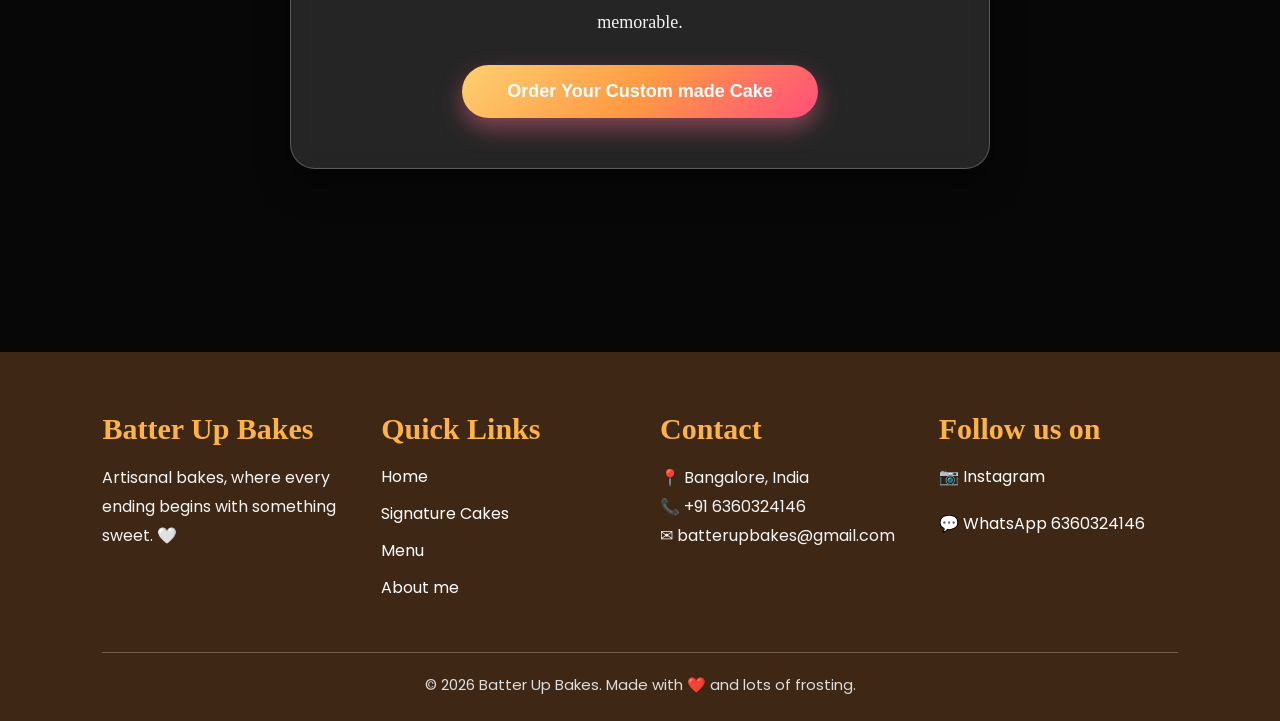
==== commit 4a9fc624: "minor update" ====
--- a/index.html
+++ b/index.html
@@ -25,7 +25,7 @@
             <div class="navlink">
                 <a href="#">Home</a>
                 <a href="menu.html">Menu</a>
-                <a href="#baker">About met</a>
+                <a href="#baker">About me</a>
             </div>
         </nav>
         <div class="maincontent reveal">
@@ -214,7 +214,7 @@
                 <a href="#">Home</a>
                 <a href="#signature">Signature Cakes</a>
                 <a href="menu.html">Menu</a>
-                <a href="baker">About</a>
+                <a href="baker">About me</a>
             </div>
 
             <div class="footer-box">
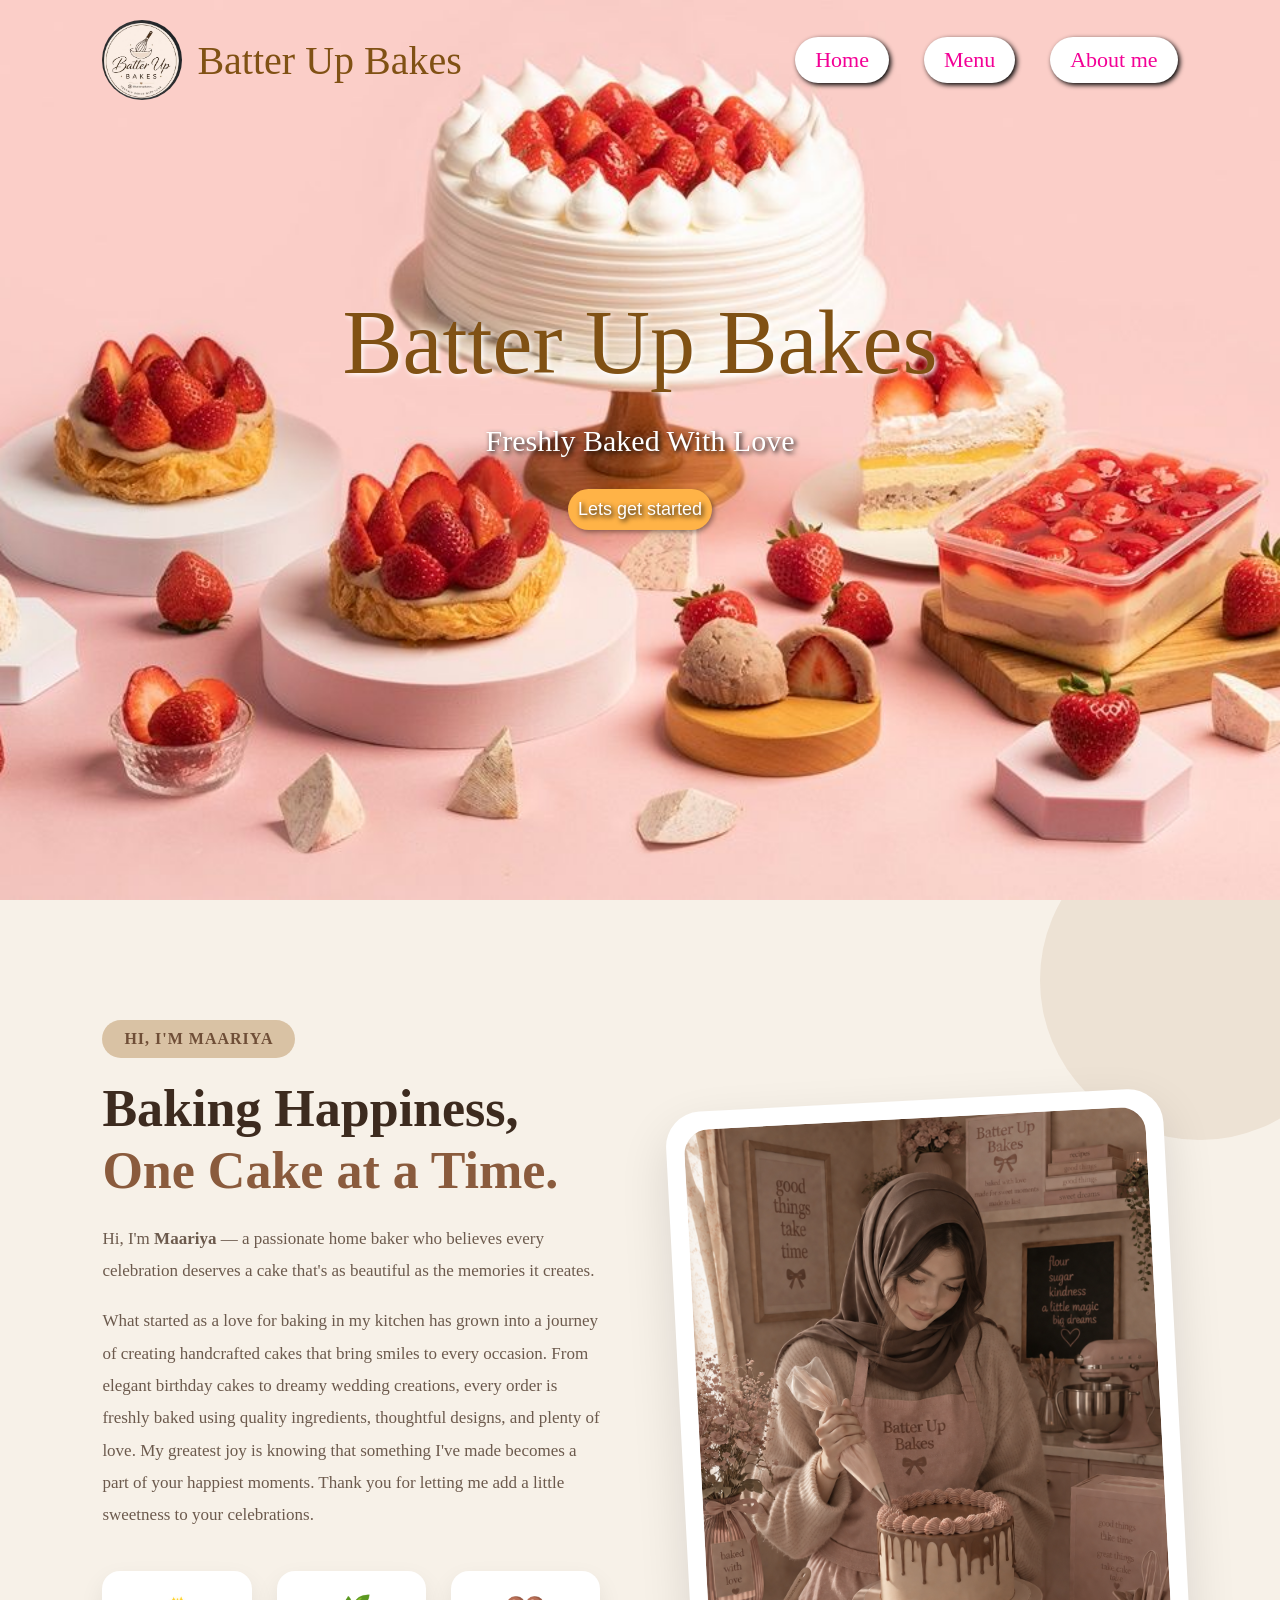
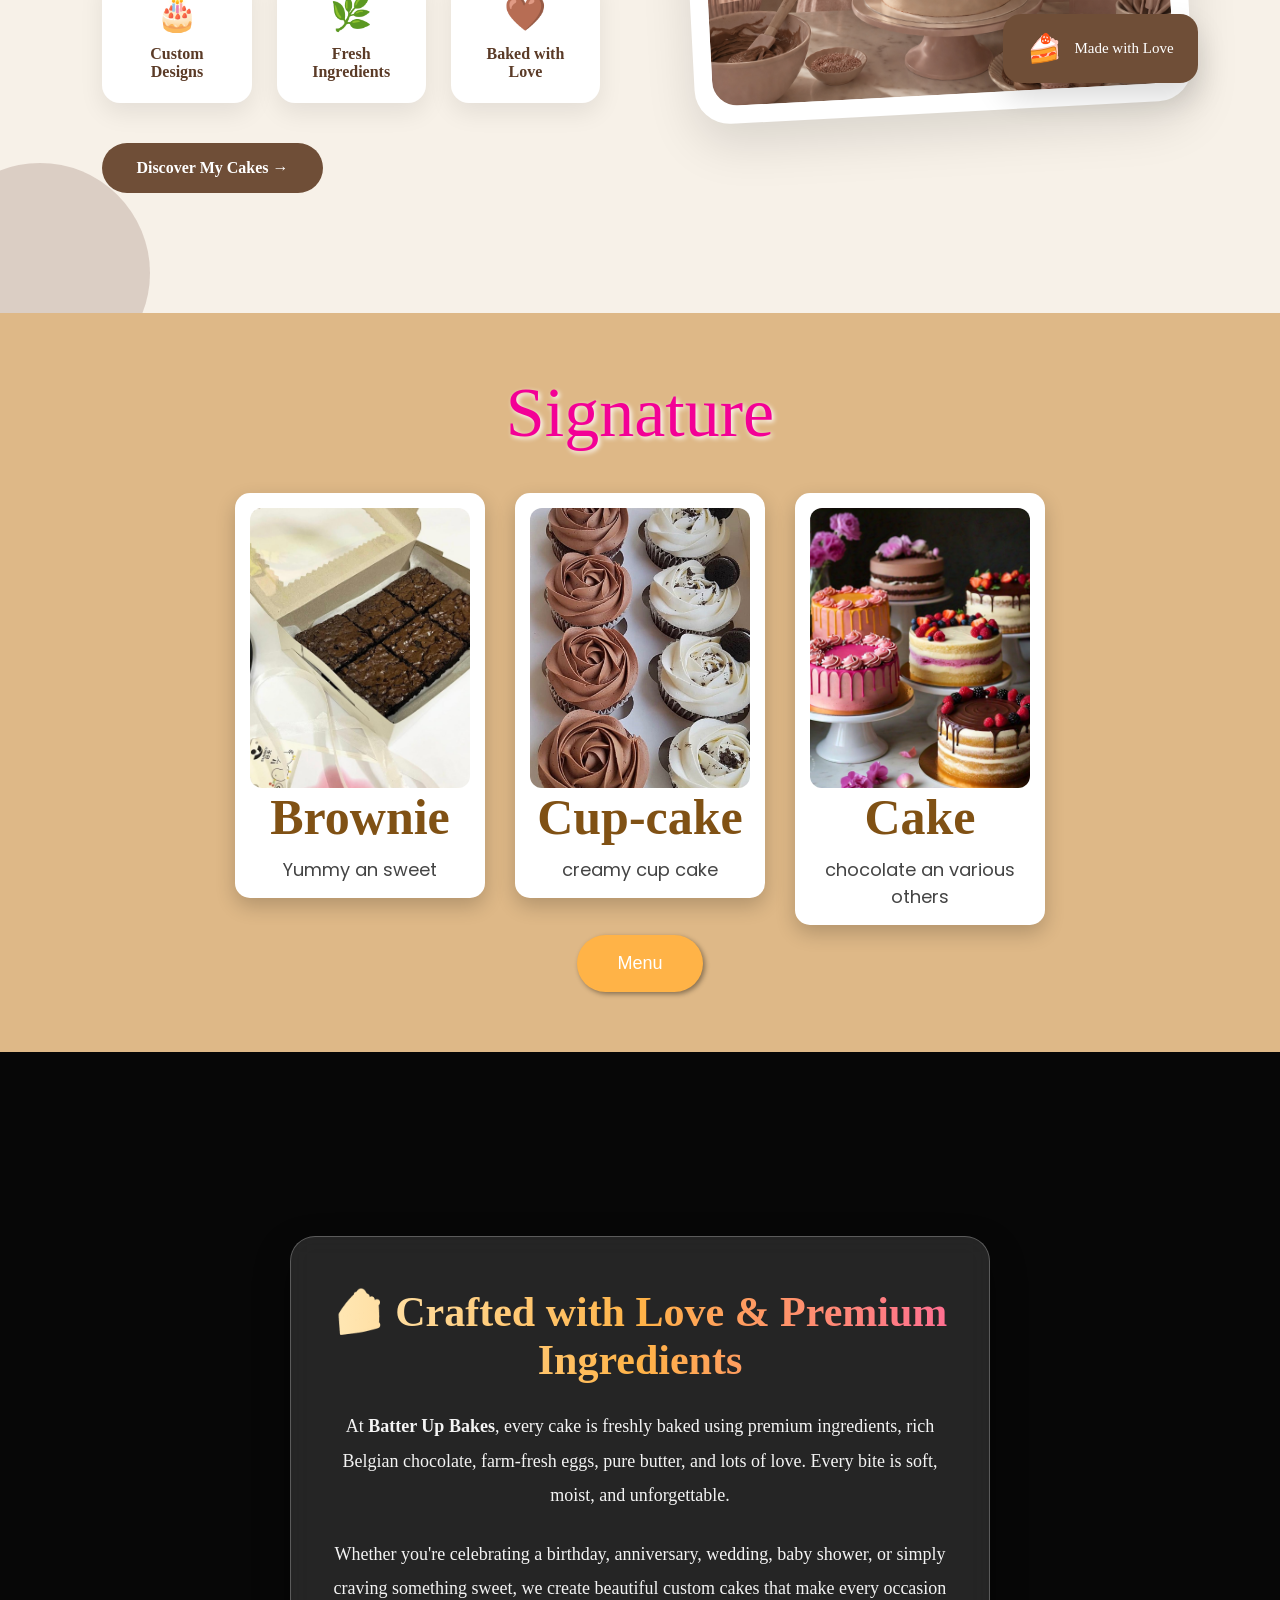
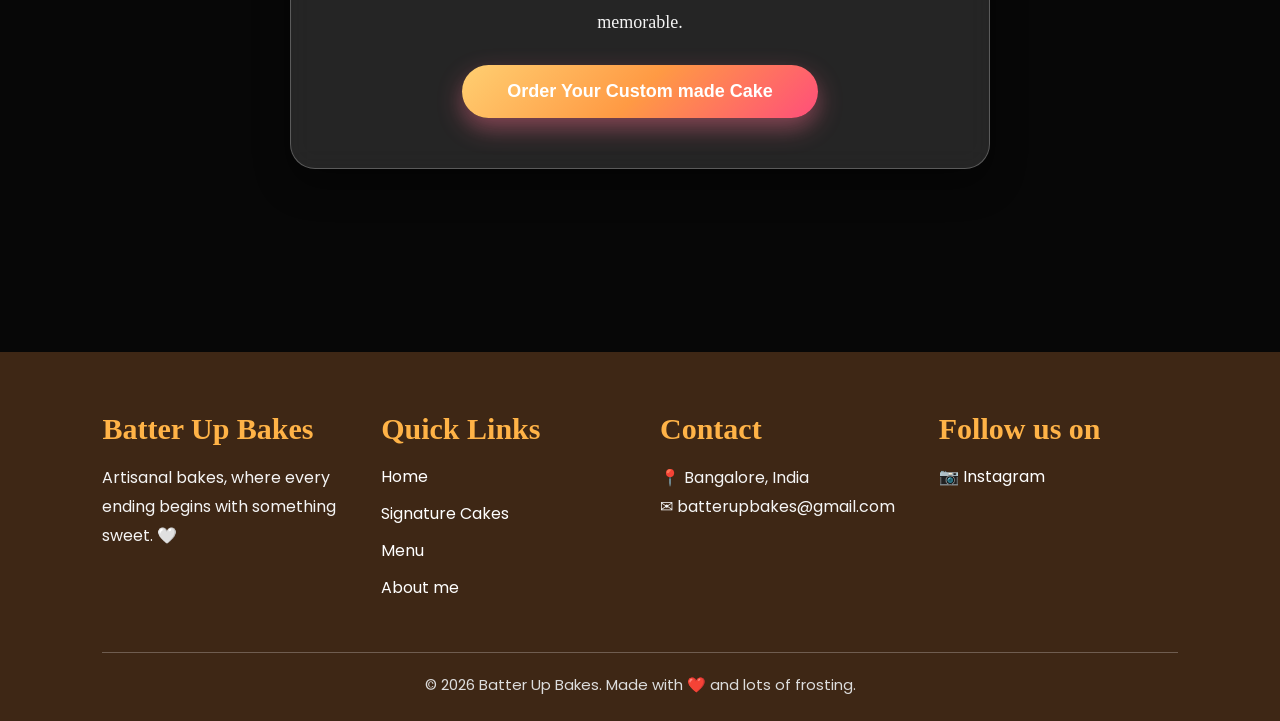
==== commit fdd9d942: "updated instaid instead of number" ====
--- a/index.html
+++ b/index.html
@@ -220,7 +220,6 @@
             <div class="footer-box">
                 <h2>Contact</h2>
                 <p>📍 Bangalore, India</p>
-                <p>📞 +91 6360324146</p>
                 <p>✉ batterupbakes@gmail.com</p>
             </div>
 
@@ -229,7 +228,6 @@
 
                 <div class="socials">
                     <a href="https://www.instagram.com/batterupbakes._?igsh=MTNzN2VieGFkamdraw==">📷 Instagram</a>
-                    <a href="tel:6360324146">💬 WhatsApp 6360324146</a>
                 </div>
 
             </div>
